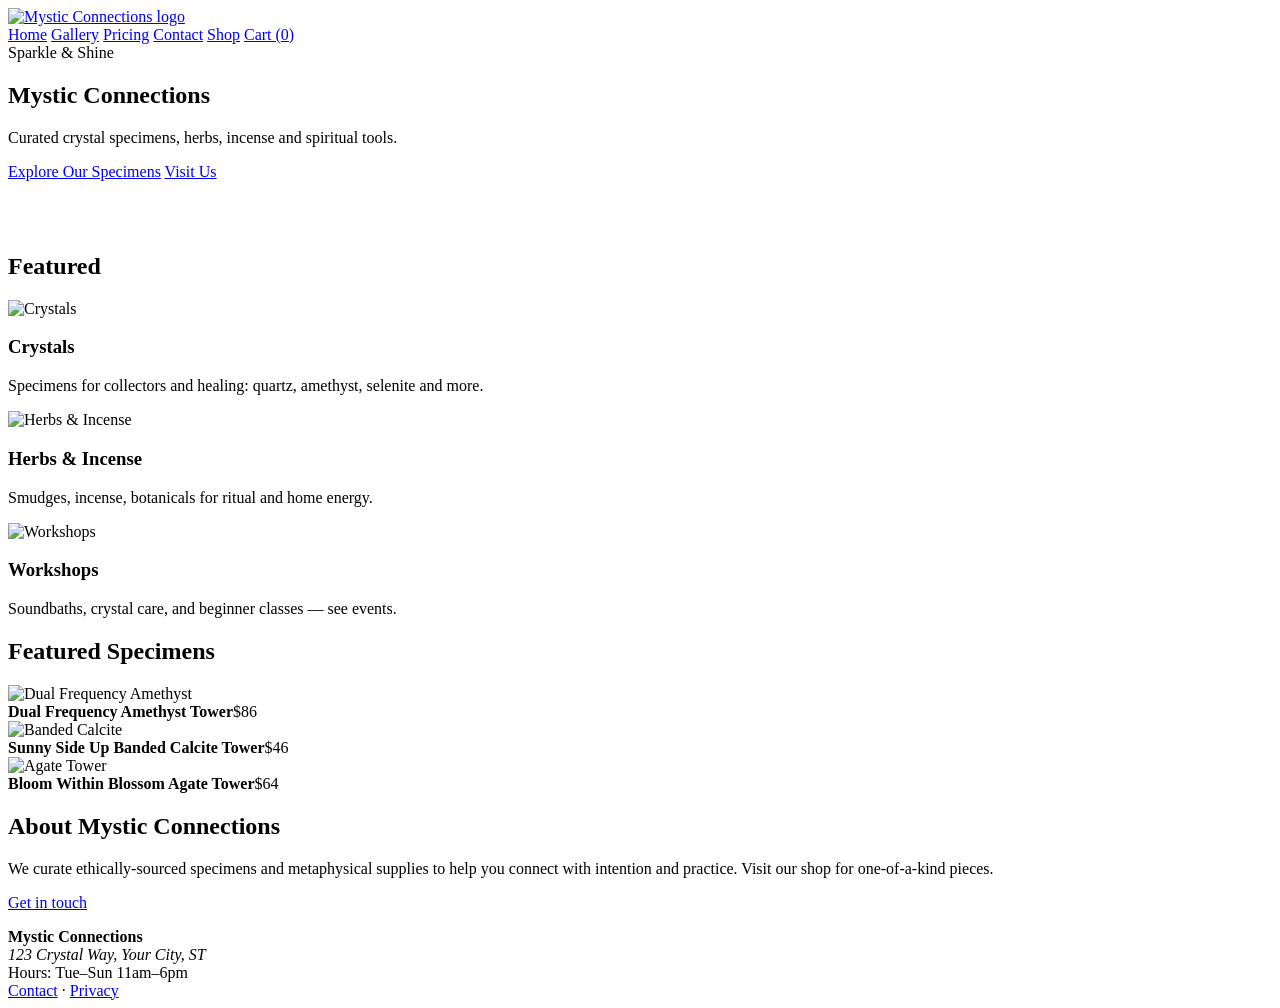
==== index.html @ 417ffe3c "Add files via upload" ====
<!doctype html>
<html lang="en">
  <head>
    <meta charset="utf-8" />
    <meta name="viewport" content="width=device-width,initial-scale=1" />
    <title>Mystic Connections — Crystals & Metaphysical Supplies</title>
    <meta name="description" content="Mystic Connections — curated crystal specimens, herbs, incense, rituals and workshops in [Your City]." />
    <link href="https://fonts.googleapis.com/css2?family=Playfair+Display:wght@400;600;700&family=Montserrat:wght@300;400;600&display=swap" rel="stylesheet">
    <link rel="stylesheet" href="css/styles.css" />
  </head>
  <body>
    <header class="site-header">
      <div class="container header-inner">
        <a class="logo" href="index.html"><img src="assets/logo.svg" alt="Mystic Connections logo"/></a>
        <nav class="main-nav">
          <a href="index.html">Home</a>
          <a href="gallery.html">Gallery</a>
          <a href="pricing.html">Pricing</a>
          <a href="contact.html">Contact</a>
          <a href="products.html">Shop</a>
          <a href="cart.html" class="cart-link">Cart (<span id="cart-count">0</span>)</a>
        </nav>
      </div>
    </header>

    <main>
      <section class="hero">
        <div class="container hero-inner">
          <div class="hero-text">
            <div class="eyebrow">Sparkle &amp; Shine</div>
            <h1>Mystic Connections</h1>
            <p class="tagline">Curated crystal specimens, herbs, incense and spiritual tools.</p>
            <p><a class="btn primary" href="gallery.html">Explore Our Specimens</a> <a class="btn" href="contact.html">Visit Us</a></p>
          </div>

          <div class="hero-mosaic" aria-hidden="true">
            <div class="mosaic-col">
              <img src="assets/Dual-Frequency-Amethyst-Clear-Quartz-Tower-LNS0023A.jpg" alt=""/>
              <img src="assets/Green-aventurine-Dont-you-worry-stone-S0378GAV.jpg" alt=""/>
            </div>
            <div class="mosaic-col">
              <img src="assets/Sunny-Side-Up-Banded-Calcite-Mini-Gemstone-Tower-LNS0397B.jpg" alt=""/>
            </div>
          </div>
        </div>
      </section>

      <section class="categories container">
        <h2>Featured</h2>
        <div class="grid">
          <article class="card">
            <img src="assets/Crystal-Voltage-Quartz-Mini-Gemstone-Tower-LNS0036.jpg" alt="Crystals" />
            <h3>Crystals</h3>
            <p>Specimens for collectors and healing: quartz, amethyst, selenite and more.</p>
          </article>
          <article class="card">
            <img src="assets/3_MarchBirthstone-Dropdown.jpg" alt="Herbs & Incense" />
            <h3>Herbs & Incense</h3>
            <p>Smudges, incense, botanicals for ritual and home energy.</p>
          </article>
          <article class="card">
            <img src="assets/Bloom-Within-Blossom-Agate-Mini-Gemstone-Tower-LNS0349C.jpg" alt="Workshops" />
            <h3>Workshops</h3>
            <p>Soundbaths, crystal care, and beginner classes — see events.</p>
          </article>
        </div>
      </section>

      <section class="featured container">
        <h2>Featured Specimens</h2>
        <div class="product-grid">
          <div class="product-card">
            <img src="assets/Dual-Frequency-Amethyst-Clear-Quartz-Tower-LNS0023A.jpg" alt="Dual Frequency Amethyst" />
            <div class="meta"><strong>Dual Frequency Amethyst Tower</strong><span class="price">$86</span></div>
          </div>
          <div class="product-card">
            <img src="assets/Sunny-Side-Up-Banded-Calcite-Mini-Gemstone-Tower-LNS0397B.jpg" alt="Banded Calcite" />
            <div class="meta"><strong>Sunny Side Up Banded Calcite Tower</strong><span class="price">$46</span></div>
          </div>
          <div class="product-card">
            <img src="assets/Bloom-Within-Blossom-Agate-Mini-Gemstone-Tower-LNS0349C.jpg" alt="Agate Tower" />
            <div class="meta"><strong>Bloom Within Blossom Agate Tower</strong><span class="price">$64</span></div>
          </div>
        </div>
      </section>

      <section class="about container">
        <h2>About Mystic Connections</h2>
        <p>We curate ethically-sourced specimens and metaphysical supplies to help you connect with intention and practice. Visit our shop for one-of-a-kind pieces.</p>
        <p><a href="contact.html" class="btn">Get in touch</a></p>
      </section>
    </main>

    <footer class="site-footer">
      <div class="container footer-inner">
        <div>
          <strong>Mystic Connections</strong>
          <address>123 Crystal Way, Your City, ST</address>
          <div>Hours: Tue–Sun 11am–6pm</div>
        </div>
        <div>
          <nav>
            <a href="contact.html">Contact</a> · <a href="#">Privacy</a>
          </nav>
        </div>
      </div>
    </footer>

    <script src="js/main.js"></script>
  </body>
</html>
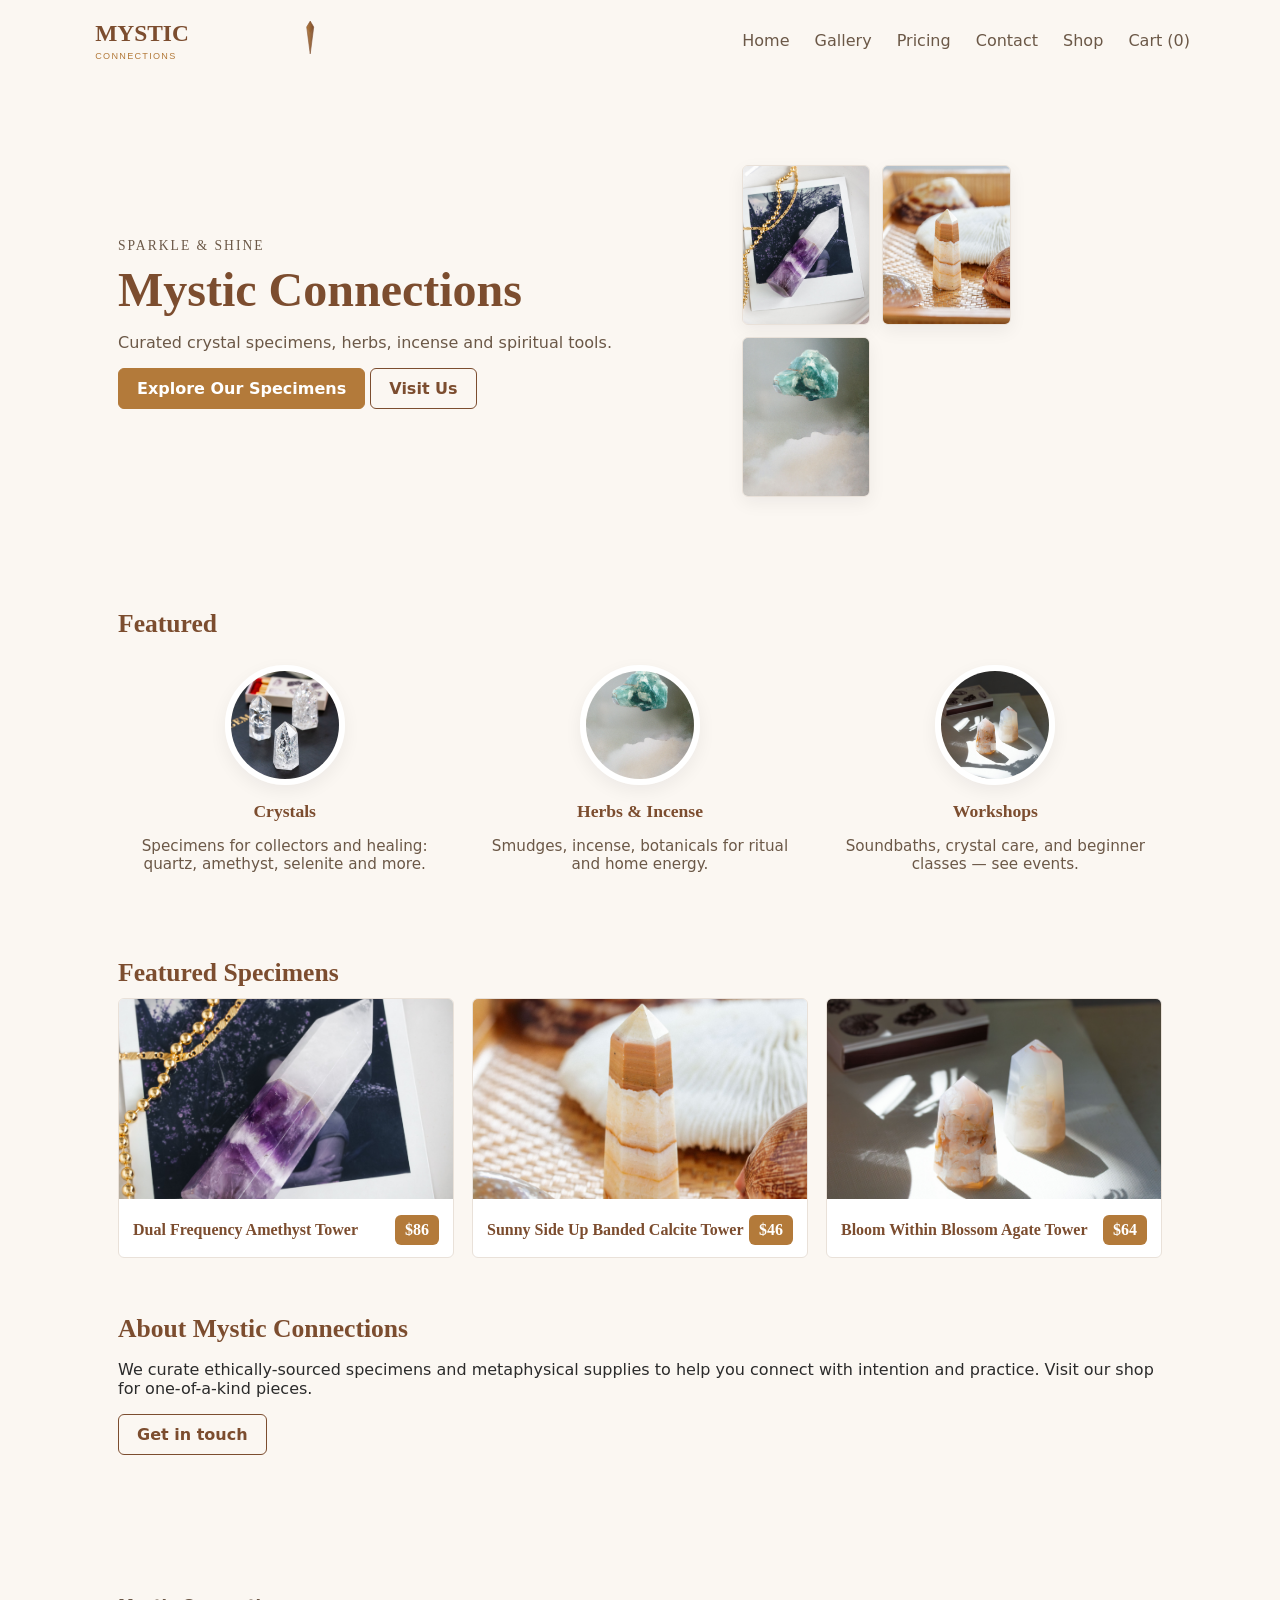
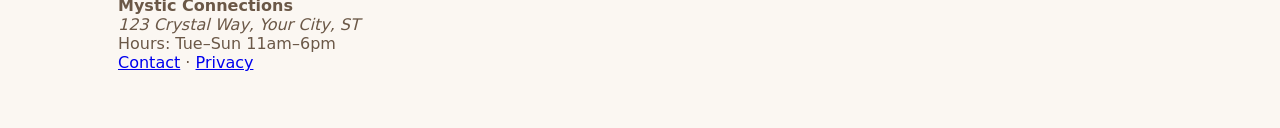
==== commit 1296fdea: "Add files via upload" ====
--- a/index.html
+++ b/index.html
@@ -6,12 +6,12 @@
     <title>Mystic Connections — Crystals & Metaphysical Supplies</title>
     <meta name="description" content="Mystic Connections — curated crystal specimens, herbs, incense, rituals and workshops in [Your City]." />
     <link href="https://fonts.googleapis.com/css2?family=Playfair+Display:wght@400;600;700&family=Montserrat:wght@300;400;600&display=swap" rel="stylesheet">
-    <link rel="stylesheet" href="css/styles.css" />
+    <link rel="stylesheet" href="styles.css" />
   </head>
   <body>
     <header class="site-header">
       <div class="container header-inner">
-        <a class="logo" href="index.html"><img src="assets/logo.svg" alt="Mystic Connections logo"/></a>
+        <a class="logo" href="index.html"><img src="logo.svg" alt="Mystic Connections logo"/></a>
         <nav class="main-nav">
           <a href="index.html">Home</a>
           <a href="gallery.html">Gallery</a>
@@ -35,11 +35,11 @@
 
           <div class="hero-mosaic" aria-hidden="true">
             <div class="mosaic-col">
-              <img src="assets/Dual-Frequency-Amethyst-Clear-Quartz-Tower-LNS0023A.jpg" alt=""/>
-              <img src="assets/Green-aventurine-Dont-you-worry-stone-S0378GAV.jpg" alt=""/>
+              <img src="Dual-Frequency-Amethyst-Clear-Quartz-Tower-LNS0023A.jpg" alt=""/>
+              <img src="3_MarchBirthstone-Dropdown.jpg" alt=""/>
             </div>
             <div class="mosaic-col">
-              <img src="assets/Sunny-Side-Up-Banded-Calcite-Mini-Gemstone-Tower-LNS0397B.jpg" alt=""/>
+              <img src="Sunny-Side-Up-Banded-Calcite-Mini-Gemstone-Tower-LNS0397B.jpg" alt=""/>
             </div>
           </div>
         </div>
@@ -49,17 +49,17 @@
         <h2>Featured</h2>
         <div class="grid">
           <article class="card">
-            <img src="assets/Crystal-Voltage-Quartz-Mini-Gemstone-Tower-LNS0036.jpg" alt="Crystals" />
+            <img src="Crystal-Voltage-Quartz-Mini-Gemstone-Tower-LNS0036.jpg" alt="Crystals" />
             <h3>Crystals</h3>
             <p>Specimens for collectors and healing: quartz, amethyst, selenite and more.</p>
           </article>
           <article class="card">
-            <img src="assets/3_MarchBirthstone-Dropdown.jpg" alt="Herbs & Incense" />
+            <img src="3_MarchBirthstone-Dropdown.jpg" alt="Herbs & Incense" />
             <h3>Herbs & Incense</h3>
             <p>Smudges, incense, botanicals for ritual and home energy.</p>
           </article>
           <article class="card">
-            <img src="assets/Bloom-Within-Blossom-Agate-Mini-Gemstone-Tower-LNS0349C.jpg" alt="Workshops" />
+            <img src="Bloom-Within-Blossom-Agate-Mini-Gemstone-Tower-LNS0349C.jpg" alt="Workshops" />
             <h3>Workshops</h3>
             <p>Soundbaths, crystal care, and beginner classes — see events.</p>
           </article>
@@ -70,15 +70,15 @@
         <h2>Featured Specimens</h2>
         <div class="product-grid">
           <div class="product-card">
-            <img src="assets/Dual-Frequency-Amethyst-Clear-Quartz-Tower-LNS0023A.jpg" alt="Dual Frequency Amethyst" />
+            <img src="Dual-Frequency-Amethyst-Clear-Quartz-Tower-LNS0023A.jpg" alt="Dual Frequency Amethyst" />
             <div class="meta"><strong>Dual Frequency Amethyst Tower</strong><span class="price">$86</span></div>
           </div>
           <div class="product-card">
-            <img src="assets/Sunny-Side-Up-Banded-Calcite-Mini-Gemstone-Tower-LNS0397B.jpg" alt="Banded Calcite" />
+            <img src="Sunny-Side-Up-Banded-Calcite-Mini-Gemstone-Tower-LNS0397B.jpg" alt="Banded Calcite" />
             <div class="meta"><strong>Sunny Side Up Banded Calcite Tower</strong><span class="price">$46</span></div>
           </div>
           <div class="product-card">
-            <img src="assets/Bloom-Within-Blossom-Agate-Mini-Gemstone-Tower-LNS0349C.jpg" alt="Agate Tower" />
+            <img src="Bloom-Within-Blossom-Agate-Mini-Gemstone-Tower-LNS0349C.jpg" alt="Agate Tower" />
             <div class="meta"><strong>Bloom Within Blossom Agate Tower</strong><span class="price">$64</span></div>
           </div>
         </div>
@@ -106,6 +106,6 @@
       </div>
     </footer>
 
-    <script src="js/main.js"></script>
+    <script src="main.js"></script>
   </body>
 </html>
--- a/styles.css
+++ b/styles.css
@@ -0,0 +1,97 @@
+:root{
+  --accent:#b37a3a;
+  --accent-dark:#7c4d2f;
+  --muted:#6b5847;
+  --bg:#fbf7f2;
+  --card:#fff;
+  --line:#e9e1d9;
+  --text:#2b2b2b;
+}
+*{box-sizing:border-box}
+html,body{height:100%}
+body{font-family:Montserrat, system-ui, -apple-system, 'Segoe UI', Roboto, 'Helvetica Neue', Arial; margin:0; background:var(--bg); color:var(--text);-webkit-font-smoothing:antialiased}
+.container{max-width:1100px;margin:0 auto;padding:28px}
+.hero-text h1{margin-top:0}
+
+/* Headings use serif for elegant look */
+h1,h2,h3{
+  font-family:'Playfair Display', serif;
+  color:var(--accent-dark);
+  margin:0 0 10px;
+}
+h1{font-size:3rem}
+h2{font-size:1.6rem;font-weight:600}
+h3{font-size:1.1rem}
+.site-header{background:transparent;border-bottom:1px solid transparent}
+.header-inner{display:flex;align-items:center;justify-content:space-between;padding:12px 0}
+.logo img{height:52px}
+.main-nav a{margin-left:20px;color:var(--muted);text-decoration:none;font-weight:500}
+.main-nav a:hover{color:var(--accent-dark)}
+
+/* Hero */
+.hero{padding:56px 0}
+.hero-inner{display:grid;grid-template-columns:1fr 420px;gap:36px;align-items:center}
+.hero-text .eyebrow{font-family:Montserrat;letter-spacing:2px;text-transform:uppercase;color:var(--muted);font-size:0.85rem;margin-bottom:8px}
+.hero-text h1{font-family:'Playfair Display', serif;font-size:3rem;margin:0 0 12px;color:var(--accent-dark);font-weight:600}
+.tagline{color:var(--muted);max-width:38rem}
+.btn{display:inline-block;padding:10px 18px;border-radius:6px;background:transparent;border:1px solid var(--accent-dark);color:var(--accent-dark);text-decoration:none;font-weight:600}
+.btn.primary{background:var(--accent);color:#fff;border-color:var(--accent)}
+
+/* Mosaic images on right */
+.hero-mosaic{display:flex;gap:12px}
+.mosaic-col{display:flex;flex-direction:column;gap:12px}
+.hero-mosaic img{width:100%;height:160px;object-fit:cover;border-radius:6px;border:1px solid var(--line);box-shadow:0 6px 18px rgba(16,24,40,0.06)}
+
+/* Featured / categories */
+.grid{display:grid;grid-template-columns:repeat(auto-fit,minmax(180px,1fr));gap:22px;margin-top:12px}
+.card{background:transparent;padding:14px;border-radius:6px;text-align:center}
+.card img{width:120px;height:120px;object-fit:cover;border-radius:50%;border:6px solid #fff;box-shadow:0 6px 18px rgba(16,24,40,0.06)}
+.card h3{font-family:'Playfair Display', serif;margin:12px 0 6px;color:var(--accent-dark)}
+.card p{color:var(--muted);font-size:0.95rem}
+
+/* Category tabs (shop) */
+.category-tabs{display:flex;flex-wrap:wrap;gap:10px;margin-bottom:18px}
+.category-tabs .cat.btn{
+  display:inline-block;
+  padding:8px 14px;
+  border-radius:6px;
+  background:transparent;
+  border:1px solid var(--line);
+  color:var(--muted);
+  cursor:pointer;
+  font-weight:600;
+}
+.category-tabs .cat.btn:hover{border-color:var(--accent-dark);color:var(--accent-dark)}
+.category-tabs .cat.btn.active{background:var(--accent);color:#fff;border-color:var(--accent)}
+
+/* Product cards */
+.product-grid{display:grid;grid-template-columns:repeat(auto-fit,minmax(220px,1fr));gap:18px}
+.product-card{background:#fff;border:1px solid var(--line);padding:0;border-radius:6px;overflow:hidden}
+.product-card img{width:100%;height:200px;object-fit:cover}
+.product-card .meta{display:flex;justify-content:space-between;align-items:center;padding:12px 14px;font-weight:600;color:var(--accent-dark);font-family:'Playfair Display', serif}
+.product-card .price{background:var(--accent);color:#fff;padding:6px 10px;border-radius:6px;font-weight:700}
+
+/* Gallery masonry */
+.masonry{column-count:3;column-gap:16px}
+.masonry-item{display:inline-block;width:100%;margin:0 0 12px}
+.masonry-item img{width:100%;border-radius:8px;border:1px solid var(--line)}
+.lightbox{position:fixed;inset:0;display:none;align-items:center;justify-content:center;background:rgba(0,0,0,0.7)}
+.lightbox img{max-width:90%;max-height:80%}
+
+.contact-grid{display:grid;grid-template-columns:1fr 320px;gap:24px}
+.contact-form label{display:block;margin-bottom:10px}
+.contact-form input,.contact-form textarea,.contact-form select{width:100%;padding:10px;border:1px solid #efe7df;border-radius:6px;background:#fff}
+.site-footer{background:transparent;border-top:1px solid transparent;padding:28px 0;margin-top:40px;color:var(--muted)}
+
+@media (max-width:1000px){
+  .hero-inner{grid-template-columns:1fr 320px}
+  .masonry{column-count:2}
+}
+
+@media (max-width:760px){
+  .hero-inner{grid-template-columns:1fr;gap:18px}
+  .hero-mosaic{order:2}
+  .masonry{column-count:1}
+  .main-nav{display:none}
+  .container{padding:18px}
+}
